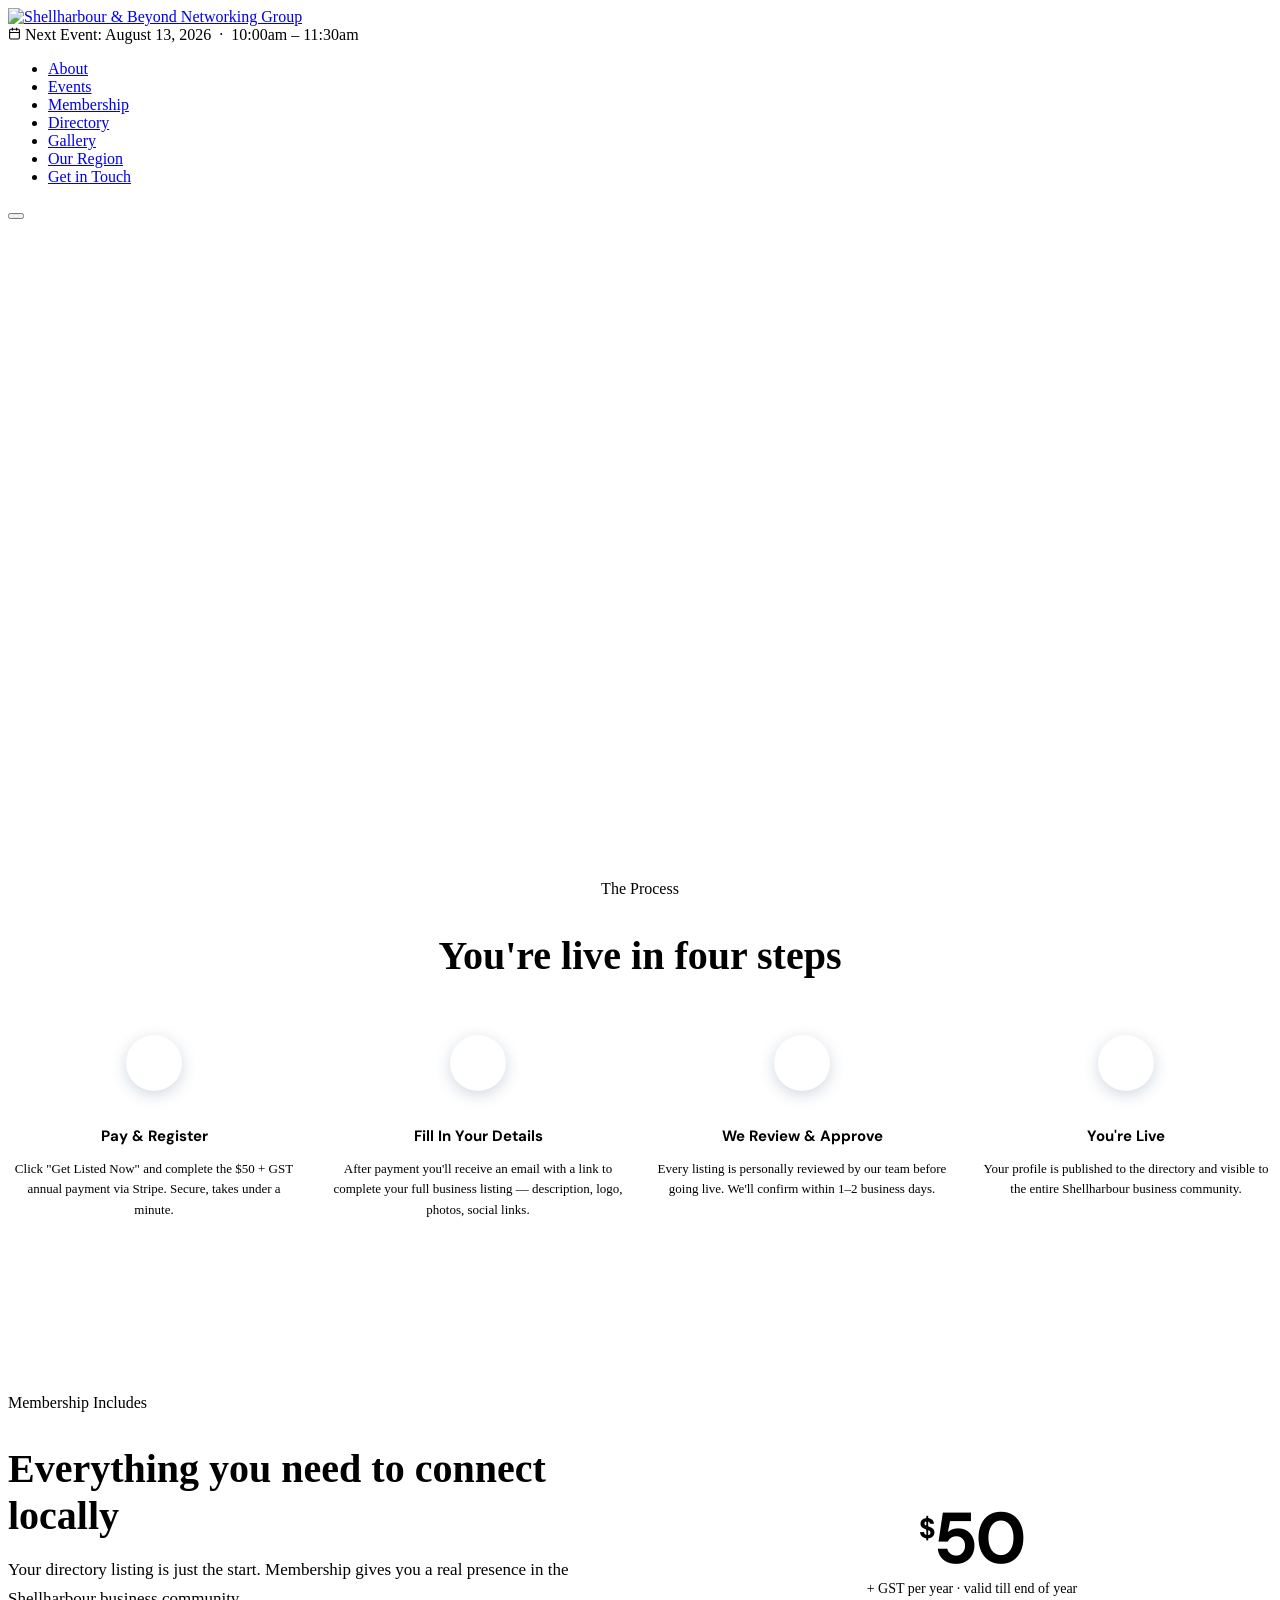
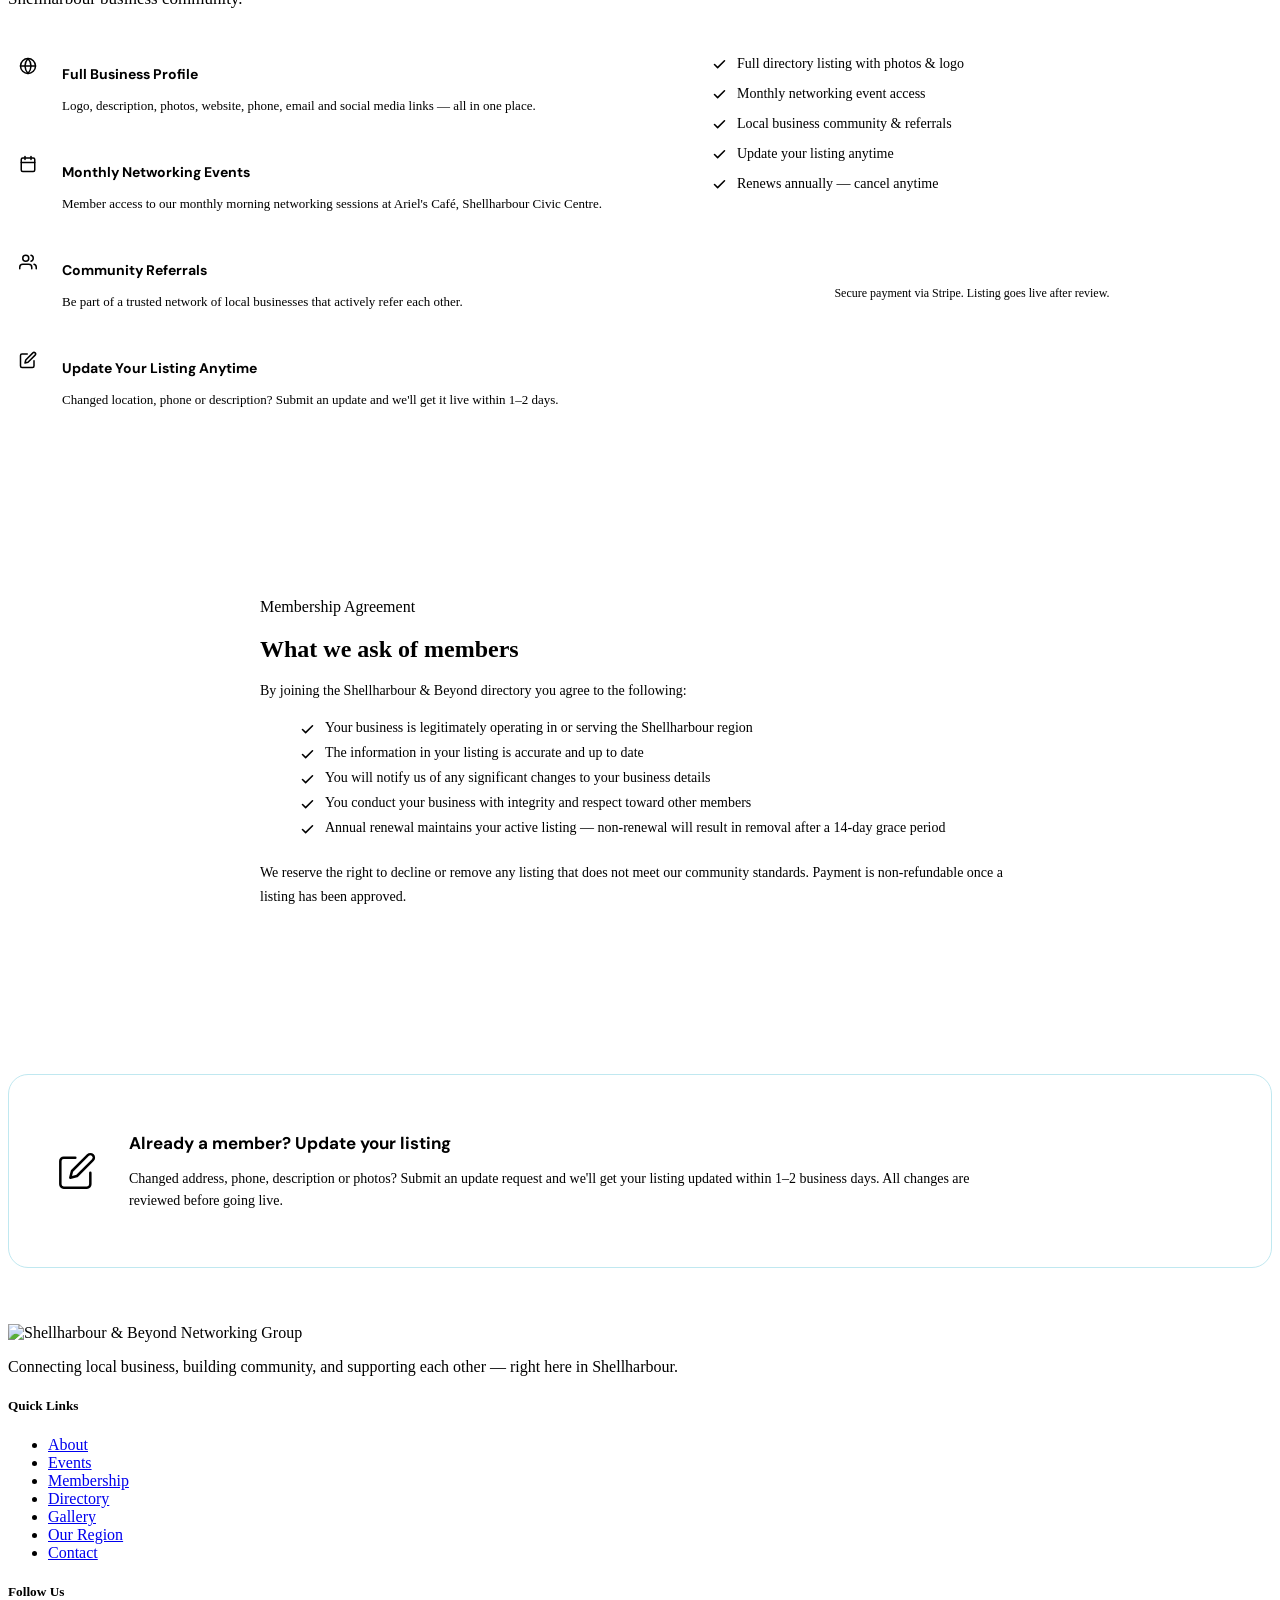
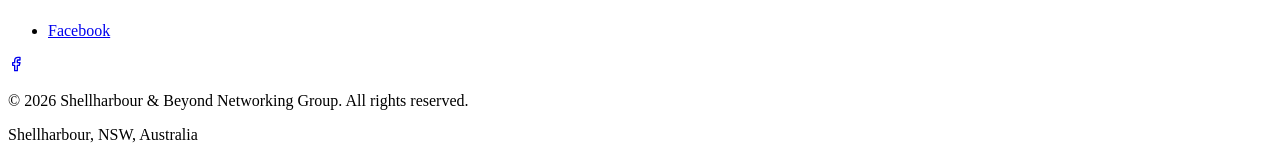
==== apply.html @ 3ad3f22d "Remove 'Web design by thriiv.digital' footer credit" ====
<!DOCTYPE html>
<html lang="en">
<head>
  <meta charset="UTF-8"/>
  <meta name="viewport" content="width=device-width, initial-scale=1.0"/>
  <title>Get Listed — Shellharbour &amp; Beyond Networking Group</title>
  <meta name="description" content="Join the Shellharbour &amp; Beyond member directory. Get your business listed and connect with the local Shellharbour business community for $50 + GST/year."/>
  <link rel="icon" type="image/png" href="uploads/logo-shellharbour-beyond-networking-group.png"/>
  <!-- Canonical -->
  <link rel="canonical" href="https://shbng.com.au/apply.html"/>
  <!-- Open Graph -->
  <meta property="og:type" content="website"/>
  <meta property="og:title" content="Get Your Business Listed — Shellharbour &amp; Beyond"/>
  <meta property="og:description" content="Join the Shellharbour &amp; Beyond member directory for $50 + GST/year and connect with the local business community."/>
  <meta property="og:url" content="https://shbng.com.au/apply.html"/>
  <meta property="og:image" content="https://shbng.com.au/uploads/hero-networking-group.jpg"/>
  <meta name="twitter:card" content="summary_large_image"/>
  <link rel="preconnect" href="https://fonts.googleapis.com"/>
  <link rel="preconnect" href="https://fonts.gstatic.com" crossorigin/>
  <link href="https://fonts.googleapis.com/css2?family=DM+Sans:wght@300;400;500;600;700&family=DM+Serif+Display:ital@0;1&display=swap" rel="stylesheet"/>
  <link rel="stylesheet" href="style.css"/>
  <style>
    /* ── APPLY PAGE ── */
    .apply-hero {
      background: linear-gradient(160deg, var(--navy) 0%, #1e4a82 60%, #163d70 100%);
      padding: 120px 0 80px; text-align: center;
    }
    .apply-hero .section-tag {
      background: rgba(255,255,255,0.12); color: rgba(255,255,255,0.85);
      border-radius: 50px; padding: 4px 14px; border: none;
    }
    .apply-hero h1 {
      font-size: clamp(34px, 5vw, 58px); color: white;
      margin: 16px 0 20px; line-height: 1.15;
    }
    .apply-hero p {
      font-size: 18px; color: rgba(255,255,255,0.72);
      max-width: 540px; margin: 0 auto 40px; line-height: 1.7;
    }
    .apply-price-pill {
      display: inline-flex; align-items: baseline; gap: 4px;
      background: var(--orange); color: white;
      border-radius: 50px; padding: 10px 24px;
      font-weight: 700; font-size: 22px; margin-bottom: 32px;
    }
    .apply-price-pill small { font-size: 14px; font-weight: 500; opacity: 0.85; }
    .apply-hero-cta { display: flex; gap: 16px; justify-content: center; flex-wrap: wrap; }
    .apply-hero-btn {
      background: var(--orange); color: white; border-radius: 50px;
      padding: 16px 36px; font-weight: 700; font-size: 16px;
      text-decoration: none; transition: all 0.2s; display: inline-flex; align-items: center; gap: 8px;
    }
    .apply-hero-btn:hover { background: #d05810; transform: translateY(-2px); box-shadow: 0 6px 20px rgba(232,101,26,0.4); }
    .apply-hero-link {
      color: rgba(255,255,255,0.7); font-size: 14px;
      display: inline-flex; align-items: center; gap: 6px;
      text-decoration: none; padding: 16px 0; transition: color 0.2s;
    }
    .apply-hero-link:hover { color: white; }

    /* ── HOW IT WORKS ── */
    .how-it-works { padding: 80px 0; background: var(--sand); }
    .how-it-works h2 {
      font-size: clamp(28px, 3.5vw, 40px); color: var(--navy);
      text-align: center; margin-bottom: 56px;
    }
    .steps-grid {
      display: grid; grid-template-columns: repeat(4, 1fr); gap: 32px;
      position: relative;
    }
    .steps-grid::before {
      content: ''; position: absolute;
      top: 28px; left: calc(12.5% + 20px); right: calc(12.5% + 20px);
      height: 2px; background: var(--border); z-index: 0;
    }
    .step { text-align: center; position: relative; z-index: 1; }
    .step-num {
      width: 56px; height: 56px; border-radius: 50%;
      background: var(--navy); color: white;
      display: inline-flex; align-items: center; justify-content: center;
      font-size: 20px; font-weight: 700; margin-bottom: 20px;
      font-family: 'DM Serif Display', serif;
      box-shadow: 0 4px 16px rgba(26,58,107,0.2);
    }
    .step h3 {
      font-family: 'DM Sans', sans-serif; font-size: 15px; font-weight: 700;
      color: var(--navy); margin-bottom: 8px;
    }
    .step p { font-size: 13px; color: var(--text-muted); line-height: 1.6; }

    /* ── WHAT YOU GET ── */
    .what-you-get { padding: 80px 0; background: white; }
    .wyg-inner {
      display: grid; grid-template-columns: 1fr 1fr; gap: 64px; align-items: center;
    }
    .wyg-text h2 {
      font-size: clamp(28px, 3.5vw, 40px); color: var(--navy); margin-bottom: 12px;
    }
    .wyg-text .lead {
      font-size: 17px; color: var(--text-muted); line-height: 1.7; margin-bottom: 32px;
    }
    .wyg-features { display: flex; flex-direction: column; gap: 16px; }
    .wyg-feature {
      display: flex; gap: 14px; align-items: flex-start;
    }
    .wyg-feature-icon {
      width: 40px; height: 40px; border-radius: 12px;
      background: var(--teal-light); display: flex; align-items: center; justify-content: center;
      flex-shrink: 0; color: var(--teal-mid);
    }
    .wyg-feature-text h4 {
      font-family: 'DM Sans', sans-serif; font-size: 14px; font-weight: 700;
      color: var(--navy); margin-bottom: 3px;
    }
    .wyg-feature-text p { font-size: 13px; color: var(--text-muted); line-height: 1.5; }

    .wyg-card {
      background: var(--sand); border-radius: 24px; padding: 40px;
      border: 1px solid var(--border); text-align: center;
    }
    .wyg-price {
      font-size: 72px; font-weight: 700; color: var(--navy); line-height: 1;
      font-family: 'DM Sans', sans-serif;
    }
    .wyg-price sup { font-size: 28px; vertical-align: super; }
    .wyg-price-label { font-size: 14px; color: var(--text-muted); margin: 6px 0 28px; }
    .wyg-divider { border: none; border-top: 1px solid var(--border); margin: 24px 0; }
    .wyg-inclusions { text-align: left; }
    .wyg-inclusion {
      display: flex; align-items: center; gap: 10px;
      font-size: 14px; color: var(--text); padding: 7px 0;
    }
    .wyg-inclusion svg { color: var(--teal-mid); flex-shrink: 0; }
    .wyg-cta { margin-top: 28px; }
    .wyg-cta a {
      display: block; background: var(--orange); color: white;
      border-radius: 50px; padding: 15px 24px; font-weight: 700; font-size: 15px;
      text-decoration: none; transition: all 0.2s;
    }
    .wyg-cta a:hover { background: #d05810; transform: translateY(-2px); }
    .wyg-note { font-size: 12px; color: var(--text-muted); margin-top: 12px; }

    /* ── AGREEMENT ── */
    .agreement-section { padding: 56px 0; background: var(--sand); }
    .agreement-box {
      background: white; border-radius: 20px; padding: 40px 48px;
      border: 1px solid var(--border); max-width: 760px; margin: 0 auto;
    }
    .agreement-box h2 {
      font-size: 24px; color: var(--navy); margin-bottom: 16px;
    }
    .agreement-box p {
      font-size: 14px; color: var(--text-muted); line-height: 1.75; margin-bottom: 12px;
    }
    .agreement-box ul {
      list-style: none; display: flex; flex-direction: column; gap: 8px; margin: 16px 0 24px;
    }
    .agreement-box ul li {
      display: flex; align-items: flex-start; gap: 10px;
      font-size: 14px; color: var(--text-muted);
    }
    .agreement-box ul li svg { color: var(--teal-mid); flex-shrink: 0; margin-top: 2px; }

    /* ── EDIT LISTING ── */
    .edit-listing-section { padding: 56px 0; background: white; }
    .edit-listing-box {
      background: var(--teal-light); border-radius: 20px; padding: 40px 48px;
      display: flex; align-items: center; gap: 32px; flex-wrap: wrap;
      border: 1px solid #c0e8f0;
    }
    .edit-listing-box svg { flex-shrink: 0; color: var(--teal-mid); }
    .edit-listing-text { flex: 1; min-width: 240px; }
    .edit-listing-text h3 {
      font-family: 'DM Sans', sans-serif; font-size: 17px; font-weight: 700;
      color: var(--navy); margin-bottom: 6px;
    }
    .edit-listing-text p { font-size: 14px; color: var(--text-muted); line-height: 1.6; }
    .edit-listing-btn {
      background: var(--navy); color: white; border-radius: 50px;
      padding: 12px 24px; font-weight: 600; font-size: 14px;
      text-decoration: none; transition: all 0.2s; white-space: nowrap;
      flex-shrink: 0;
    }
    .edit-listing-btn:hover { background: var(--teal-mid); }

    @media (max-width: 900px) {
      .steps-grid { grid-template-columns: repeat(2, 1fr); }
      .steps-grid::before { display: none; }
      .wyg-inner { grid-template-columns: 1fr; gap: 40px; }
    }
    @media (max-width: 540px) {
      .steps-grid { grid-template-columns: 1fr; }
      .agreement-box, .edit-listing-box { padding: 28px 24px; }
    }
  </style>
</head>
<body>

<!-- NAV -->
<nav id="main-nav" class="nav-compact">
  <div class="nav-inner">
    <a class="nav-logo" href="index.html">
      <img src="uploads/logo-shellharbour-beyond-networking-group.png" alt="Shellharbour &amp; Beyond Networking Group"/>
    </a>
    <div class="nav-event-pill">
      <svg width="13" height="13" viewBox="0 0 24 24" fill="none" stroke="currentColor" stroke-width="2" stroke-linecap="round" stroke-linejoin="round"><rect x="3" y="4" width="18" height="18" rx="2"/><line x1="16" y1="2" x2="16" y2="6"/><line x1="8" y1="2" x2="8" y2="6"/><line x1="3" y1="10" x2="21" y2="10"/></svg>
      Next Event: August 13, 2026 &nbsp;·&nbsp; 10:00am – 11:30am
    </div>
    <ul class="nav-links" id="nav-links">
      <li><a href="index.html#about">About</a></li>
      <li><a href="index.html#events">Events</a></li>
      <li><a href="index.html#membership">Membership</a></li>
      <li><a href="members.html">Directory</a></li>
      <li><a href="gallery.html">Gallery</a></li>
      <li><a href="region.html">Our Region</a></li>
      <li><a href="index.html#contact" class="nav-cta">Get in Touch</a></li>
    </ul>
    <button class="nav-hamburger" id="nav-hamburger" aria-label="Open menu" aria-expanded="false">
      <span></span><span></span><span></span>
    </button>
  </div>
</nav>

<!-- HERO -->
<section class="apply-hero">
  <div class="container">
    <span class="section-tag">Join the Directory</span>
    <h1>Get Your Business Listed</h1>
    <p>One annual membership puts your business in front of the entire Shellharbour business community — online and at every networking event.</p>
    <div class="apply-price-pill">
      $50 <small>+ GST / year · valid till end of year</small>
    </div>
    <div class="apply-hero-cta">
      <a href="#" class="apply-hero-btn" id="stripe-new-btn">
        Get Listed Now
        <svg width="16" height="16" viewBox="0 0 24 24" fill="none" stroke="currentColor" stroke-width="2.5" stroke-linecap="round" stroke-linejoin="round"><line x1="5" y1="12" x2="19" y2="12"/><polyline points="12 5 19 12 12 19"/></svg>
      </a>
      <a href="members.html" class="apply-hero-link">
        Browse the directory
        <svg width="14" height="14" viewBox="0 0 24 24" fill="none" stroke="currentColor" stroke-width="2" stroke-linecap="round" stroke-linejoin="round"><line x1="5" y1="12" x2="19" y2="12"/><polyline points="12 5 19 12 12 19"/></svg>
      </a>
    </div>
  </div>
</section>

<!-- HOW IT WORKS -->
<section class="how-it-works">
  <div class="container">
    <span class="section-tag" style="display:block;text-align:center">The Process</span>
    <h2>You're live in four steps</h2>
    <div class="steps-grid">
      <div class="step">
        <div class="step-num">1</div>
        <h3>Pay &amp; Register</h3>
        <p>Click "Get Listed Now" and complete the $50 + GST annual payment via Stripe. Secure, takes under a minute.</p>
      </div>
      <div class="step">
        <div class="step-num">2</div>
        <h3>Fill In Your Details</h3>
        <p>After payment you'll receive an email with a link to complete your full business listing — description, logo, photos, social links.</p>
      </div>
      <div class="step">
        <div class="step-num">3</div>
        <h3>We Review &amp; Approve</h3>
        <p>Every listing is personally reviewed by our team before going live. We'll confirm within 1–2 business days.</p>
      </div>
      <div class="step">
        <div class="step-num">4</div>
        <h3>You're Live</h3>
        <p>Your profile is published to the directory and visible to the entire Shellharbour business community.</p>
      </div>
    </div>
  </div>
</section>

<!-- WHAT YOU GET -->
<section class="what-you-get">
  <div class="container">
    <div class="wyg-inner">
      <div class="wyg-text">
        <span class="section-tag">Membership Includes</span>
        <h2>Everything you need to connect locally</h2>
        <p class="lead">Your directory listing is just the start. Membership gives you a real presence in the Shellharbour business community.</p>
        <div class="wyg-features">
          <div class="wyg-feature">
            <div class="wyg-feature-icon">
              <svg width="18" height="18" viewBox="0 0 24 24" fill="none" stroke="currentColor" stroke-width="2" stroke-linecap="round" stroke-linejoin="round"><circle cx="12" cy="12" r="10"/><line x1="2" y1="12" x2="22" y2="12"/><path d="M12 2a15.3 15.3 0 0 1 4 10 15.3 15.3 0 0 1-4 10 15.3 15.3 0 0 1-4-10 15.3 15.3 0 0 1 4-10z"/></svg>
            </div>
            <div class="wyg-feature-text">
              <h4>Full Business Profile</h4>
              <p>Logo, description, photos, website, phone, email and social media links — all in one place.</p>
            </div>
          </div>
          <div class="wyg-feature">
            <div class="wyg-feature-icon">
              <svg width="18" height="18" viewBox="0 0 24 24" fill="none" stroke="currentColor" stroke-width="2" stroke-linecap="round" stroke-linejoin="round"><rect x="3" y="4" width="18" height="18" rx="2"/><line x1="16" y1="2" x2="16" y2="6"/><line x1="8" y1="2" x2="8" y2="6"/><line x1="3" y1="10" x2="21" y2="10"/></svg>
            </div>
            <div class="wyg-feature-text">
              <h4>Monthly Networking Events</h4>
              <p>Member access to our monthly morning networking sessions at Ariel's Café, Shellharbour Civic Centre.</p>
            </div>
          </div>
          <div class="wyg-feature">
            <div class="wyg-feature-icon">
              <svg width="18" height="18" viewBox="0 0 24 24" fill="none" stroke="currentColor" stroke-width="2" stroke-linecap="round" stroke-linejoin="round"><path d="M17 21v-2a4 4 0 0 0-4-4H5a4 4 0 0 0-4 4v2"/><circle cx="9" cy="7" r="4"/><path d="M23 21v-2a4 4 0 0 0-3-3.87"/><path d="M16 3.13a4 4 0 0 1 0 7.75"/></svg>
            </div>
            <div class="wyg-feature-text">
              <h4>Community Referrals</h4>
              <p>Be part of a trusted network of local businesses that actively refer each other.</p>
            </div>
          </div>
          <div class="wyg-feature">
            <div class="wyg-feature-icon">
              <svg width="18" height="18" viewBox="0 0 24 24" fill="none" stroke="currentColor" stroke-width="2" stroke-linecap="round" stroke-linejoin="round"><path d="M11 4H4a2 2 0 0 0-2 2v14a2 2 0 0 0 2 2h14a2 2 0 0 0 2-2v-7"/><path d="M18.5 2.5a2.121 2.121 0 0 1 3 3L12 15l-4 1 1-4 9.5-9.5z"/></svg>
            </div>
            <div class="wyg-feature-text">
              <h4>Update Your Listing Anytime</h4>
              <p>Changed location, phone or description? Submit an update and we'll get it live within 1–2 days.</p>
            </div>
          </div>
        </div>
      </div>
      <div class="wyg-card">
        <div class="wyg-price"><sup>$</sup>50</div>
        <div class="wyg-price-label">+ GST per year · valid till end of year</div>
        <hr class="wyg-divider"/>
        <div class="wyg-inclusions">
          <div class="wyg-inclusion">
            <svg width="15" height="15" viewBox="0 0 24 24" fill="none" stroke="currentColor" stroke-width="2.5" stroke-linecap="round" stroke-linejoin="round"><polyline points="20 6 9 17 4 12"/></svg>
            Full directory listing with photos &amp; logo
          </div>
          <div class="wyg-inclusion">
            <svg width="15" height="15" viewBox="0 0 24 24" fill="none" stroke="currentColor" stroke-width="2.5" stroke-linecap="round" stroke-linejoin="round"><polyline points="20 6 9 17 4 12"/></svg>
            Monthly networking event access
          </div>
          <div class="wyg-inclusion">
            <svg width="15" height="15" viewBox="0 0 24 24" fill="none" stroke="currentColor" stroke-width="2.5" stroke-linecap="round" stroke-linejoin="round"><polyline points="20 6 9 17 4 12"/></svg>
            Local business community &amp; referrals
          </div>
          <div class="wyg-inclusion">
            <svg width="15" height="15" viewBox="0 0 24 24" fill="none" stroke="currentColor" stroke-width="2.5" stroke-linecap="round" stroke-linejoin="round"><polyline points="20 6 9 17 4 12"/></svg>
            Update your listing anytime
          </div>
          <div class="wyg-inclusion">
            <svg width="15" height="15" viewBox="0 0 24 24" fill="none" stroke="currentColor" stroke-width="2.5" stroke-linecap="round" stroke-linejoin="round"><polyline points="20 6 9 17 4 12"/></svg>
            Renews annually — cancel anytime
          </div>
        </div>
        <div class="wyg-cta">
          <a href="#" id="stripe-card-btn">Get Listed Now →</a>
        </div>
        <p class="wyg-note">Secure payment via Stripe. Listing goes live after review.</p>
      </div>
    </div>
  </div>
</section>

<!-- MEMBERSHIP AGREEMENT -->
<section class="agreement-section">
  <div class="container">
    <div class="agreement-box">
      <span class="section-tag">Membership Agreement</span>
      <h2>What we ask of members</h2>
      <p>By joining the Shellharbour &amp; Beyond directory you agree to the following:</p>
      <ul>
        <li>
          <svg width="15" height="15" viewBox="0 0 24 24" fill="none" stroke="currentColor" stroke-width="2.5" stroke-linecap="round" stroke-linejoin="round"><polyline points="20 6 9 17 4 12"/></svg>
          Your business is legitimately operating in or serving the Shellharbour region
        </li>
        <li>
          <svg width="15" height="15" viewBox="0 0 24 24" fill="none" stroke="currentColor" stroke-width="2.5" stroke-linecap="round" stroke-linejoin="round"><polyline points="20 6 9 17 4 12"/></svg>
          The information in your listing is accurate and up to date
        </li>
        <li>
          <svg width="15" height="15" viewBox="0 0 24 24" fill="none" stroke="currentColor" stroke-width="2.5" stroke-linecap="round" stroke-linejoin="round"><polyline points="20 6 9 17 4 12"/></svg>
          You will notify us of any significant changes to your business details
        </li>
        <li>
          <svg width="15" height="15" viewBox="0 0 24 24" fill="none" stroke="currentColor" stroke-width="2.5" stroke-linecap="round" stroke-linejoin="round"><polyline points="20 6 9 17 4 12"/></svg>
          You conduct your business with integrity and respect toward other members
        </li>
        <li>
          <svg width="15" height="15" viewBox="0 0 24 24" fill="none" stroke="currentColor" stroke-width="2.5" stroke-linecap="round" stroke-linejoin="round"><polyline points="20 6 9 17 4 12"/></svg>
          Annual renewal maintains your active listing — non-renewal will result in removal after a 14-day grace period
        </li>
      </ul>
      <p>We reserve the right to decline or remove any listing that does not meet our community standards. Payment is non-refundable once a listing has been approved.</p>
    </div>
  </div>
</section>

<!-- EXISTING MEMBER — UPDATE LISTING -->
<section class="edit-listing-section">
  <div class="container">
    <div class="edit-listing-box">
      <svg width="40" height="40" viewBox="0 0 24 24" fill="none" stroke="currentColor" stroke-width="1.5" stroke-linecap="round" stroke-linejoin="round"><path d="M11 4H4a2 2 0 0 0-2 2v14a2 2 0 0 0 2 2h14a2 2 0 0 0 2-2v-7"/><path d="M18.5 2.5a2.121 2.121 0 0 1 3 3L12 15l-4 1 1-4 9.5-9.5z"/></svg>
      <div class="edit-listing-text">
        <h3>Already a member? Update your listing</h3>
        <p>Changed address, phone, description or photos? Submit an update request and we'll get your listing updated within 1–2 business days. All changes are reviewed before going live.</p>
      </div>
      <a href="#" id="stripe-edit-btn" class="edit-listing-btn">Request an Update →</a>
    </div>
  </div>
</section>

<!-- FOOTER -->
<footer>
  <div class="footer-inner">
    <div class="footer-brand">
      <img src="uploads/pasted-1776672992337-0.png" alt="Shellharbour &amp; Beyond Networking Group"/>
      <p>Connecting local business, building community, and supporting each other — right here in Shellharbour.</p>
    </div>
    <div class="footer-col">
      <h5>Quick Links</h5>
      <ul>
        <li><a href="index.html#about">About</a></li>
        <li><a href="index.html#events">Events</a></li>
        <li><a href="index.html#membership">Membership</a></li>
        <li><a href="members.html">Directory</a></li>
      <li><a href="gallery.html">Gallery</a></li>
        <li><a href="region.html">Our Region</a></li>
        <li><a href="index.html#contact">Contact</a></li>
      </ul>
    </div>
    <div class="footer-col">
      <h5>Follow Us</h5>
      <ul>
        <li><a href="https://www.facebook.com/groups/1859999315387617" target="_blank" rel="noopener noreferrer">Facebook</a></li>
      </ul>
      <div class="footer-socials">
        <a href="https://www.facebook.com/groups/1859999315387617" target="_blank" rel="noopener noreferrer" class="footer-social" aria-label="Facebook">
          <svg width="16" height="16" viewBox="0 0 24 24" fill="none" stroke="currentColor" stroke-width="2" stroke-linecap="round" stroke-linejoin="round"><path d="M18 2h-3a5 5 0 0 0-5 5v3H7v4h3v8h4v-8h3l1-4h-4V7a1 1 0 0 1 1-1h3z"/></svg>
        </a>
      </div>
    </div>
  </div>
  <div class="footer-bottom">
    <p>© 2026 Shellharbour &amp; Beyond Networking Group. All rights reserved.</p>
    <p class="footer-location">Shellharbour, NSW, Australia</p>
  </div>
</footer>

<script>
// Nav scroll
const nav = document.getElementById('main-nav');
window.addEventListener('scroll', () => nav.classList.toggle('scrolled', window.scrollY > 60));
nav.classList.toggle('scrolled', window.scrollY > 60);

// Mobile nav
(function() {
  const hamburger = document.getElementById('nav-hamburger');
  const navLinks  = document.getElementById('nav-links');
  if (!hamburger || !navLinks) return;
  function closeNav() { navLinks.classList.remove('nav-open'); hamburger.classList.remove('open'); hamburger.setAttribute('aria-expanded','false'); document.body.style.overflow=''; }
  hamburger.addEventListener('click', () => { const o = navLinks.classList.toggle('nav-open'); hamburger.classList.toggle('open',o); hamburger.setAttribute('aria-expanded',String(o)); document.body.style.overflow=o?'hidden':''; });
  navLinks.querySelectorAll('a').forEach(a => a.addEventListener('click', closeNav));
  document.addEventListener('keydown', e => { if(e.key==='Escape') closeNav(); });
})();

// Scroll to update section if URL has #update hash
if (window.location.hash === '#update') {
  document.querySelector('.edit-listing-section')?.scrollIntoView({ behavior: 'smooth' });
}

// ── STRIPE / TALLY LINKS ──
// Replace these constants with real URLs when ready
const STRIPE_NEW_MEMBER_URL  = '#'; // e.g. https://buy.stripe.com/xxxx
const TALLY_EDIT_REQUEST_URL = '#'; // e.g. https://tally.so/r/xxxx

document.getElementById('stripe-new-btn').href  = STRIPE_NEW_MEMBER_URL;
document.getElementById('stripe-card-btn').href = STRIPE_NEW_MEMBER_URL;
document.getElementById('stripe-edit-btn').href = TALLY_EDIT_REQUEST_URL;
</script>
</body>
</html>
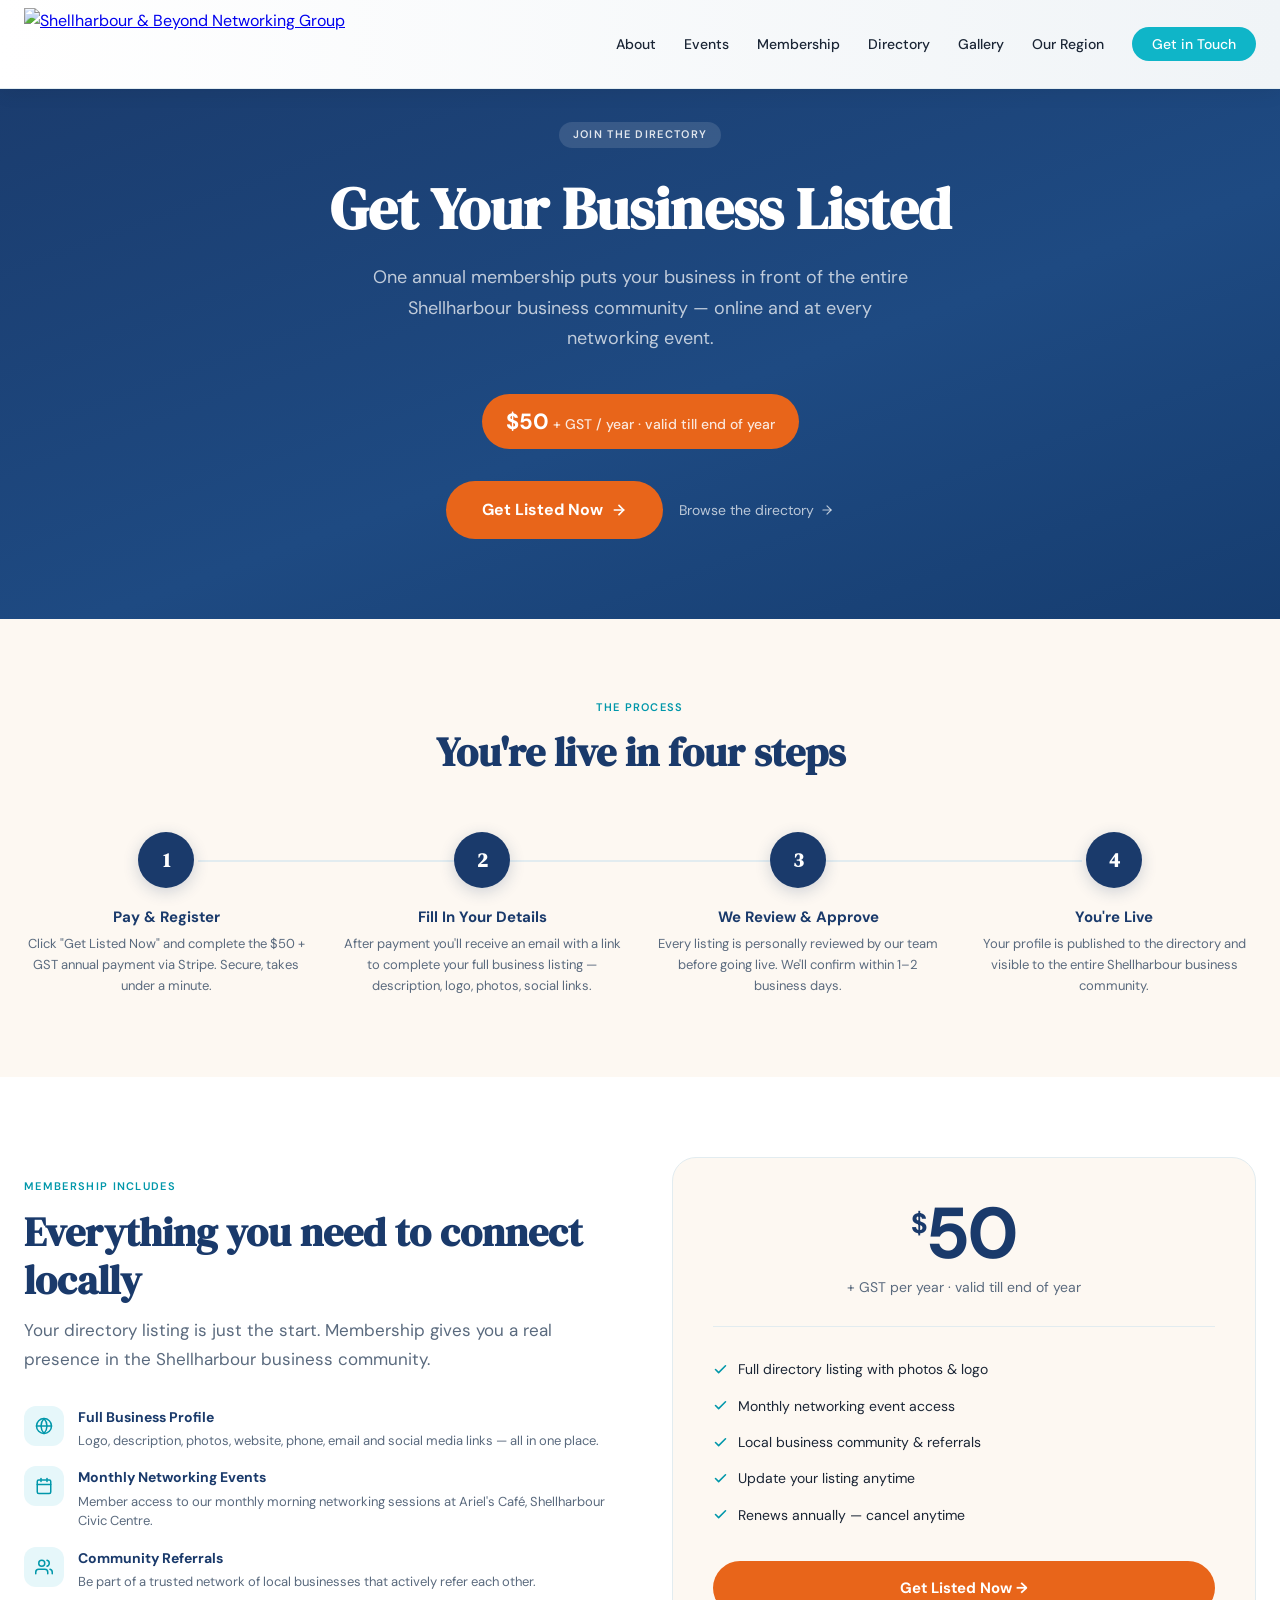
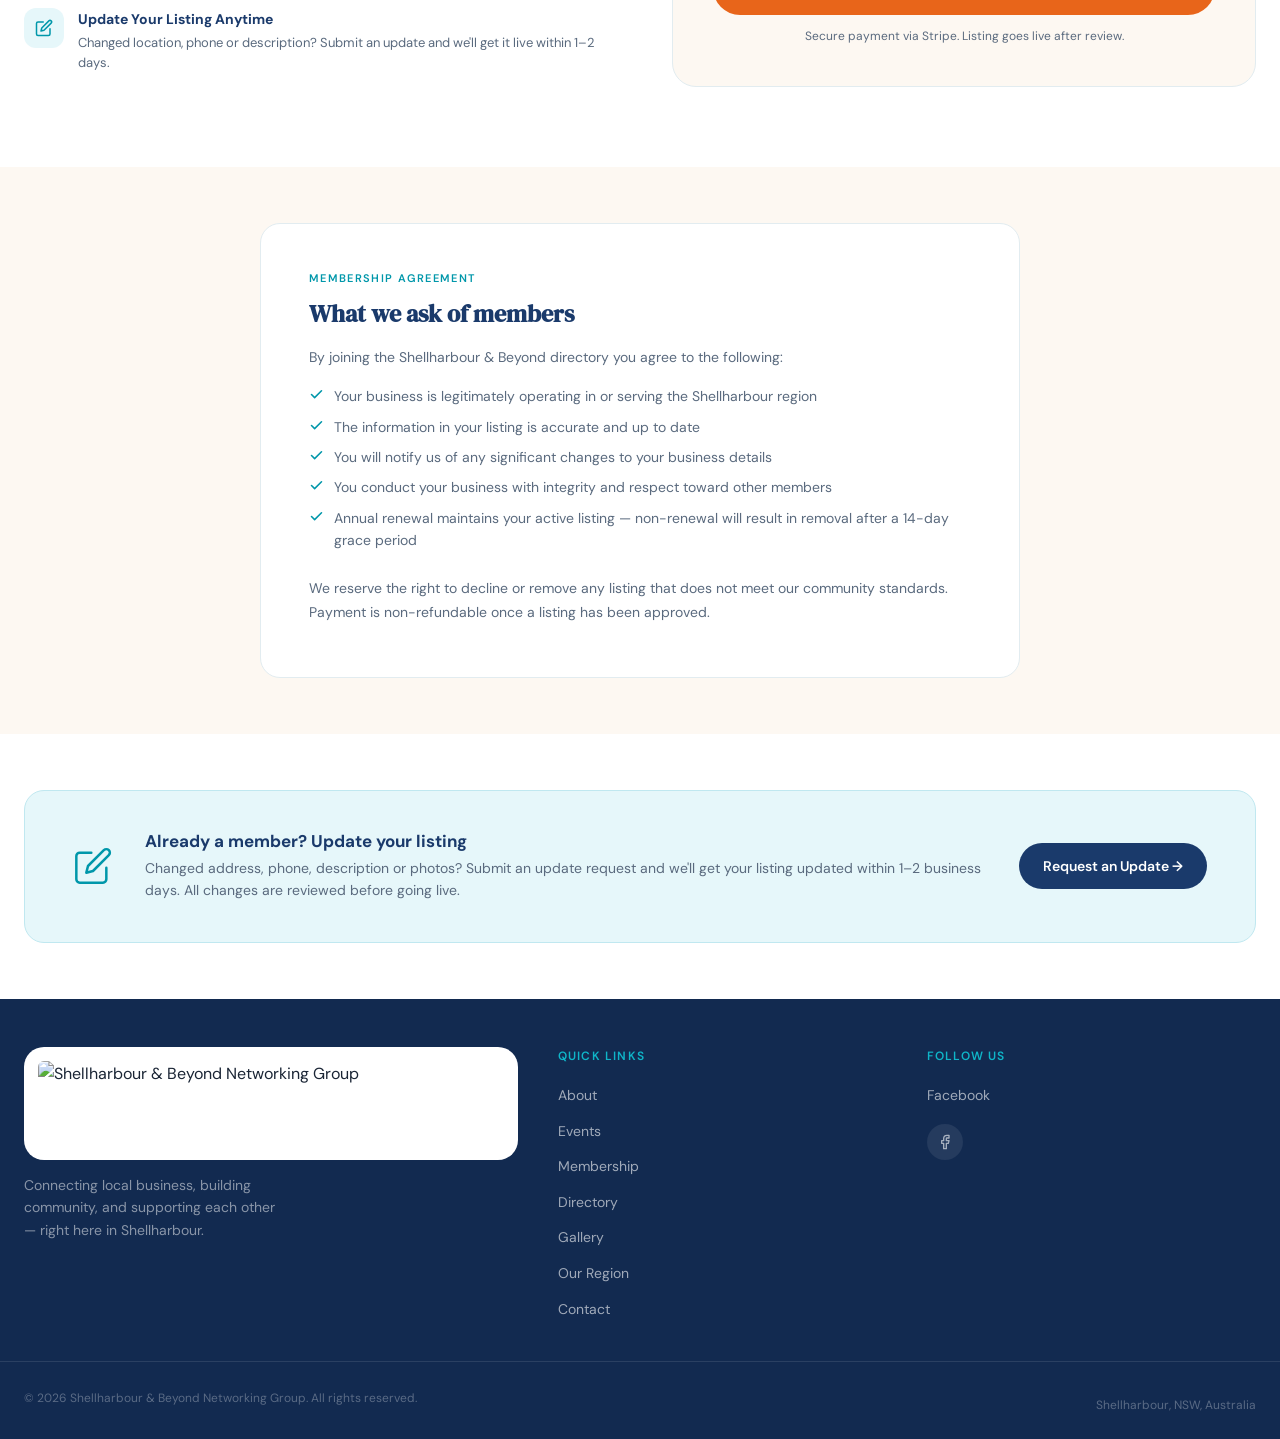
==== commit 6ec1dbc6: "Remove stale event photo, fix stale nav date on subpages, fix hero bullet styling - Remove Casanova " ====
--- a/apply.html
+++ b/apply.html
@@ -204,7 +204,7 @@
     </a>
     <div class="nav-event-pill">
       <svg width="13" height="13" viewBox="0 0 24 24" fill="none" stroke="currentColor" stroke-width="2" stroke-linecap="round" stroke-linejoin="round"><rect x="3" y="4" width="18" height="18" rx="2"/><line x1="16" y1="2" x2="16" y2="6"/><line x1="8" y1="2" x2="8" y2="6"/><line x1="3" y1="10" x2="21" y2="10"/></svg>
-      Next Event: August 13, 2026 &nbsp;·&nbsp; 10:00am – 11:30am
+      Next Event: August 27, 2026 &nbsp;·&nbsp; 7:00am – 8:30am
     </div>
     <ul class="nav-links" id="nav-links">
       <li><a href="index.html#about">About</a></li>
--- a/style.css
+++ b/style.css
@@ -0,0 +1,607 @@
+:root {
+  --navy: #1a3a6b;
+  --navy-dark: #122a50;
+  --teal: #0fb5c8;
+  --teal-mid: #0097aa;
+  --teal-light: #e6f7fa;
+  --orange: #e8651a;
+  --sand: #fdf8f2;
+  --white: #ffffff;
+  --text: #1a2535;
+  --text-muted: #5a6a7e;
+  --border: #e2ecf0;
+}
+
+* { margin: 0; padding: 0; box-sizing: border-box; }
+html { scroll-behavior: smooth; }
+body {
+  font-family: 'DM Sans', sans-serif;
+  color: var(--text);
+  background: var(--white);
+  line-height: 1.6;
+}
+h1, h2, h3 { font-family: 'DM Serif Display', serif; line-height: 1.2; }
+
+.container { max-width: 1400px; margin: 0 auto; padding: 0 24px; }
+
+.section-tag {
+  display: inline-block;
+  font-size: 11px;
+  font-weight: 600;
+  letter-spacing: 0.12em;
+  text-transform: uppercase;
+  color: var(--teal-mid);
+  margin-bottom: 12px;
+}
+
+.btn-primary {
+  background: var(--orange);
+  color: white;
+  border: none;
+  padding: 14px 32px;
+  border-radius: 50px;
+  font-family: 'DM Sans', sans-serif;
+  font-weight: 600;
+  font-size: 15px;
+  cursor: pointer;
+  transition: all 0.2s;
+  text-decoration: none;
+  display: inline-block;
+}
+.btn-coming-soon { opacity: 0.72; cursor: default; pointer-events: none; }
+.btn-primary:hover {
+  background: #d05810;
+  transform: translateY(-1px);
+  box-shadow: 0 4px 16px rgba(232,101,26,0.35);
+}
+
+.btn-outline {
+  background: transparent;
+  color: var(--navy);
+  border: 2px solid var(--navy);
+  padding: 12px 30px;
+  border-radius: 50px;
+  font-family: 'DM Sans', sans-serif;
+  font-weight: 600;
+  font-size: 15px;
+  cursor: pointer;
+  transition: all 0.2s;
+  text-decoration: none;
+  display: inline-block;
+}
+.btn-outline:hover { background: var(--navy); color: white; }
+
+.img-placeholder {
+  width: 100%;
+  border-radius: 16px;
+  overflow: hidden;
+  background: repeating-linear-gradient(45deg, #e8f0f5, #e8f0f5 8px, #d5e5ed 8px, #d5e5ed 16px);
+  display: flex;
+  align-items: center;
+  justify-content: center;
+  font-family: monospace;
+  font-size: 12px;
+  color: #7a9aaa;
+  text-align: center;
+  padding: 20px;
+}
+.placeholder-label { font-size: 10px; margin-bottom: 4px; opacity: 0.7; }
+
+/* ── NAV ── */
+nav {
+  position: fixed; top: 0; left: 0; right: 0; z-index: 100;
+  background: transparent;
+  border-bottom: 1px solid transparent;
+  padding: 8px 0;
+  transition: background 0.35s ease, border-color 0.35s ease, box-shadow 0.35s ease;
+}
+nav.scrolled {
+  background: linear-gradient(to right, #ffffff 0%, #f0f4f7 100%);
+  backdrop-filter: blur(10px);
+  border-bottom: 1px solid var(--border);
+  box-shadow: 0 2px 20px rgba(0,0,0,0.08);
+}
+.nav-inner {
+  display: flex; align-items: center; justify-content: space-between;
+  max-width: 1400px; margin: 0 auto; padding: 0 24px;
+  position: relative;
+}
+.nav-logo img { height: 182px; transition: height 0.35s ease; display: block; }
+nav.scrolled .nav-logo img { height: 101px; }
+.nav-links { display: flex; gap: 28px; list-style: none; align-items: center; }
+.nav-links a {
+  text-decoration: none; color: var(--text); font-size: 14px; font-weight: 500;
+  transition: color 0.2s;
+}
+.nav-links a:hover { color: var(--teal-mid); }
+.nav-active { color: var(--teal-mid) !important; font-weight: 600; }
+.nav-cta { background: var(--teal) !important; color: white !important; padding: 8px 20px; border-radius: 50px; }
+.nav-cta:hover { background: var(--teal-mid) !important; }
+
+/* Sticky nav scroll offset — keeps section headings clear of the fixed nav */
+#about, #events, #membership, #directory, #faq, #contact { scroll-margin-top: 120px; }
+
+/* Hide mobile-only nav items on desktop */
+.nav-mobile-event { display: none; }
+
+/* ── HAMBURGER ── */
+.nav-hamburger {
+  display: none; flex-direction: column; justify-content: center; gap: 5px;
+  background: none; border: none; cursor: pointer; padding: 8px; z-index: 110;
+  flex-shrink: 0;
+}
+.nav-hamburger span {
+  display: block; width: 22px; height: 2px;
+  background: var(--navy); border-radius: 2px; transition: all 0.25s ease;
+}
+.nav-hamburger.open span:nth-child(1) { transform: translateY(7px) rotate(45deg); }
+.nav-hamburger.open span:nth-child(2) { opacity: 0; transform: scaleX(0); }
+.nav-hamburger.open span:nth-child(3) { transform: translateY(-7px) rotate(-45deg); }
+.nav-event-pill {
+  display: none; align-items: center; gap: 7px;
+  font-size: 13px; font-weight: 500; color: var(--navy);
+  background: var(--teal-light); border: 1px solid var(--border);
+  border-radius: 50px; padding: 6px 16px;
+  white-space: nowrap;
+  flex-shrink: 0;
+}
+nav.scrolled .nav-event-pill { display: flex; }
+
+/* ── INNER PAGE NAV (always compact) ── */
+nav.nav-compact { background: linear-gradient(to right, #ffffff 0%, #f0f4f7 100%); border-bottom: 1px solid var(--border); box-shadow: 0 2px 20px rgba(0,0,0,0.08); }
+nav.nav-compact .nav-logo img { height: 72px; }
+nav.nav-compact.scrolled .nav-logo img { height: 72px; }
+
+/* ── HERO ── */
+.hero {
+  background: linear-gradient(160deg, #f0fafc 0%, #e8f4f8 40%, #fdf8f2 100%);
+  padding: 30px 0 0;
+  overflow: hidden;
+  position: relative;
+}
+.hero-inner {
+  display: grid; grid-template-columns: 1fr 1fr;
+  gap: 48px; align-items: center;
+  max-width: 1400px; margin: 0 auto; padding: 172px 24px 30px;
+}
+.hero-visual { align-self: flex-start; margin-top: -40px; }
+.hero-text { align-self: flex-start; margin-top: -24px; }
+.hero-title { font-size: clamp(36px, 4vw, 54px); color: var(--navy); margin-bottom: 16px; }
+.hero-sub { font-size: 18px; color: var(--text-muted); margin-bottom: 24px; font-weight: 400; max-width: 440px; }
+.hero-features { list-style: none; margin: 0 0 28px; padding: 0; display: flex; flex-direction: column; gap: 10px; }
+.hero-features li {
+  position: relative; padding-left: 20px;
+  font-size: 15px; font-weight: 500; color: var(--navy);
+}
+.hero-features li::before {
+  content: ''; position: absolute; left: 0; top: 8px;
+  width: 8px; height: 8px; border-radius: 50%;
+  background: var(--teal);
+}
+.hero-actions { display: flex; gap: 12px; flex-wrap: wrap; }
+
+/* ── UPCOMING EVENTS CARD ── */
+.countdown-card {
+  background: var(--navy);
+  border-radius: 16px;
+  padding: 18px;
+  color: white;
+  box-shadow: 0 20px 60px rgba(26,58,107,0.25);
+}
+.countdown-label {
+  font-size: 10px; font-weight: 600; letter-spacing: 0.1em;
+  text-transform: uppercase; color: var(--teal); margin-bottom: 12px;
+  padding: 0 2px;
+}
+
+.event-item {
+  border-radius: 12px;
+  padding: 14px 16px;
+  background: var(--navy-dark);
+  transition: background 0.25s ease;
+}
+.event-item + .event-item { margin-top: 10px; }
+.event-item.is-open { background: rgba(255,255,255,0.05); }
+
+.event-item-header { display: flex; align-items: center; gap: 10px; }
+.event-toggle {
+  flex-shrink: 0; width: 26px; height: 26px; border-radius: 50%;
+  background: rgba(255,255,255,0.14); border: none; color: white;
+  display: flex; align-items: center; justify-content: center;
+  cursor: pointer; padding: 0; transition: background 0.2s ease;
+}
+.event-toggle:hover { background: rgba(255,255,255,0.24); }
+.event-toggle-icon { transition: transform 0.25s ease; }
+.event-item.is-open .event-toggle-icon { transform: rotate(45deg); }
+
+.event-item-title { font-size: 18px; font-weight: 700; flex: 1; min-width: 0; color: white; }
+
+.event-item-meta {
+  display: flex; flex-wrap: wrap; align-items: center;
+  gap: 6px 16px; margin-top: 10px;
+  font-size: 13px; color: rgba(255,255,255,0.65);
+}
+.event-item-meta .cd-loc { display: flex; align-items: center; gap: 5px; }
+.event-item-meta a { color: rgba(255,255,255,0.75); text-decoration: underline; text-decoration-color: rgba(255,255,255,0.3); }
+.cd-loc { display: flex; align-items: center; gap: 4px; }
+
+.event-item-body {
+  max-height: 0; opacity: 0; overflow: hidden; margin-top: 0;
+  transition: max-height 0.35s ease, opacity 0.3s ease, margin-top 0.35s ease;
+}
+.event-item.is-open .event-item-body { max-height: 220px; opacity: 1; margin-top: 14px; }
+
+.countdown-grid { display: grid; grid-template-columns: repeat(3,1fr); gap: 8px; margin-bottom: 10px; }
+.countdown-unit {
+  background: rgba(255,255,255,0.1);
+  border-radius: 10px; padding: 10px 8px; text-align: center;
+}
+.countdown-num { font-size: 26px; font-weight: 700; line-height: 1; font-family: 'DM Sans', sans-serif; }
+.countdown-unitlabel { font-size: 9px; text-transform: uppercase; letter-spacing: 0.08em; color: rgba(255,255,255,0.55); margin-top: 3px; }
+.countdown-expired { color: #4ecdc4; font-weight: 600; font-size: 15px; }
+.add-to-cal {
+  display: inline-flex; align-items: center; gap: 5px; flex-shrink: 0;
+  font-size: 11px; color: var(--teal); font-weight: 600;
+  text-decoration: none;
+  background: rgba(15,181,200,0.12);
+  border: 1px solid rgba(15,181,200,0.25);
+  border-radius: 50px; padding: 4px 10px; white-space: nowrap;
+}
+.add-to-cal:hover { background: rgba(15,181,200,0.2); }
+
+.hero-photo {
+  width: 100%;
+  margin-top: 16px;
+  border-radius: 20px;
+  display: block;
+  object-fit: cover;
+}
+
+.wave-divider { display: block; width: 100%; overflow: hidden; line-height: 0; }
+.wave-divider svg { display: block; }
+
+/* ── ABOUT ── */
+.about { padding: 80px 0; background: white; }
+.about-grid { display: grid; grid-template-columns: 1fr 1fr; gap: 64px; align-items: center; }
+.about-slideshow { position: relative; width: 100%; border-radius: 20px; overflow: hidden; aspect-ratio: 4/3; }
+.about-slide { position: absolute; inset: 0; width: 100%; height: 100%; object-fit: cover; opacity: 0; transition: opacity 0.8s ease; }
+.about-slide.active { opacity: 1; }
+.about h2 { font-size: clamp(28px, 3vw, 40px); color: var(--navy); margin-bottom: 16px; }
+.about p { color: var(--text-muted); margin-bottom: 16px; font-size: 16px; }
+.about-pillars { margin-top: 28px; display: flex; flex-direction: column; gap: 16px; }
+.pillar { display: flex; align-items: flex-start; gap: 14px; }
+.pillar-icon {
+  width: 40px; height: 40px; border-radius: 10px;
+  background: var(--teal-light); flex-shrink: 0;
+  display: flex; align-items: center; justify-content: center;
+}
+.pillar-text h4 { font-size: 15px; font-weight: 600; color: var(--navy); margin-bottom: 2px; font-family: 'DM Sans', sans-serif; }
+.pillar-text p { font-size: 14px; color: var(--text-muted); margin: 0; }
+
+/* ── WHO ── */
+.who { padding: 80px 0; background: var(--sand); }
+.section-header { text-align: center; margin-bottom: 48px; }
+.section-header h2 { font-size: clamp(28px, 3vw, 42px); color: var(--navy); margin-bottom: 12px; }
+.section-header p { font-size: 17px; color: var(--text-muted); max-width: 560px; margin: 0 auto; }
+.who-cards { display: grid; grid-template-columns: repeat(3,1fr); gap: 20px; }
+.who-card {
+  background: white; border-radius: 16px; padding: 28px 24px;
+  box-shadow: 0 2px 12px rgba(26,58,107,0.06);
+  transition: transform 0.2s, box-shadow 0.2s;
+}
+.who-card:hover { transform: translateY(-4px); box-shadow: 0 8px 28px rgba(26,58,107,0.12); }
+.who-card-icon {
+  width: 48px; height: 48px; border-radius: 12px; margin-bottom: 16px;
+  display: flex; align-items: center; justify-content: center;
+}
+.who-card h3 { font-family: 'DM Sans', sans-serif; font-size: 16px; font-weight: 600; color: var(--navy); margin-bottom: 6px; }
+.who-card p { font-size: 14px; color: var(--text-muted); }
+
+/* ── EVENTS ── */
+.event-section { padding: 80px 0; background: var(--navy); position: relative; overflow: hidden; }
+.event-section::before {
+  content: '';
+  position: absolute; top: -60px; right: -80px;
+  width: 400px; height: 400px; border-radius: 50%;
+  background: rgba(15,181,200,0.08);
+  pointer-events: none;
+}
+.event-tag { color: var(--teal) !important; }
+.event-section h2 { font-size: clamp(28px, 3vw, 40px); color: white; margin-bottom: 16px; }
+.events-header { text-align: center; max-width: 680px; margin: 0 auto 48px; position: relative; }
+.event-intro { color: rgba(255,255,255,0.65); font-size: 16px; margin: 0 auto; }
+
+.events-grid {
+  display: grid; grid-template-columns: repeat(2, 1fr); gap: 32px;
+  max-width: 1140px; margin: 0 auto; position: relative;
+}
+.event-card {
+  background: rgba(255,255,255,0.05); border-radius: 16px; overflow: hidden;
+  transition: transform 0.25s ease, box-shadow 0.25s ease, background 0.25s ease;
+}
+.event-card:hover {
+  transform: translateY(-6px);
+  box-shadow: 0 16px 40px rgba(0,0,0,0.3);
+  background: rgba(255,255,255,0.08);
+}
+.event-card-img { width: 100%; aspect-ratio: 16 / 10; object-fit: cover; display: block; transition: transform 0.4s ease; }
+.event-card-img-top { object-position: 50% 29%; }
+.event-card:hover .event-card-img { transform: scale(1.06); }
+.event-card-body { padding: 22px 24px 24px; }
+.event-card-title-row { display: flex; align-items: center; justify-content: space-between; gap: 10px; margin-bottom: 12px; flex-wrap: wrap; }
+.event-card-title { font-family: 'DM Sans', sans-serif; font-size: 19px; font-weight: 700; color: white; }
+.event-card-meta { display: flex; flex-direction: column; gap: 8px; margin-bottom: 16px; }
+.event-card-meta-row { display: flex; align-items: center; gap: 8px; font-size: 14px; color: rgba(255,255,255,0.75); }
+.event-card-meta-row svg { flex-shrink: 0; }
+.event-card-meta-row a { color: rgba(255,255,255,0.85); text-decoration: underline; text-decoration-color: rgba(255,255,255,0.3); }
+
+.free-badge {
+  display: inline-flex; align-items: center; gap: 8px;
+  background: rgba(15,181,200,0.15); border: 1px solid rgba(15,181,200,0.3);
+  color: var(--teal); border-radius: 50px; padding: 8px 16px;
+  font-size: 13px; font-weight: 600;
+}
+
+/* ── MEMBERSHIP ── */
+.membership { padding: 80px 0; background: white; }
+.membership-inner { display: grid; grid-template-columns: 1fr 1fr; gap: 56px; align-items: center; }
+.membership-card {
+  background: linear-gradient(135deg, var(--navy) 0%, #1e4a85 100%);
+  border-radius: 24px; padding: 40px 36px; color: white;
+  box-shadow: 0 20px 60px rgba(26,58,107,0.2);
+  position: relative; overflow: hidden;
+}
+.membership-card::after {
+  content: ''; position: absolute; bottom: -40px; right: -40px;
+  width: 160px; height: 160px; border-radius: 50%;
+  background: rgba(15,181,200,0.1);
+  pointer-events: none;
+}
+.membership-badge { font-size: 11px; font-weight: 600; letter-spacing: 0.1em; text-transform: uppercase; color: var(--teal); }
+.price { font-size: 56px; font-weight: 700; line-height: 1; margin: 16px 0 4px; font-family: 'DM Sans', sans-serif; }
+.price-period { font-size: 16px; color: rgba(255,255,255,0.6); margin-bottom: 24px; }
+.membership-perks { list-style: none; display: flex; flex-direction: column; gap: 10px; }
+.membership-perks li { display: flex; align-items: center; gap: 10px; font-size: 15px; color: rgba(255,255,255,0.85); }
+.perk-check { color: var(--teal); flex-shrink: 0; }
+.membership-note {
+  margin-top: 24px; padding-top: 20px; border-top: 1px solid rgba(255,255,255,0.12);
+  font-size: 13px; color: rgba(255,255,255,0.5);
+}
+.membership-text h2 { font-size: clamp(28px, 3vw, 40px); color: var(--navy); margin-bottom: 16px; }
+.membership-text p { font-size: 16px; color: var(--text-muted); margin-bottom: 16px; }
+.membership-italic { color: var(--text-muted); font-size: 15px; font-style: italic; }
+
+/* ── DIRECTORY (cards: 270px) ── */
+.directory { padding: 80px 0; background: var(--teal-light); }
+.directory-grid { display: grid; grid-template-columns: repeat(3,1fr); gap: 20px; }
+.biz-card {
+  background: white; border-radius: 16px; overflow: hidden;
+  box-shadow: 0 2px 12px rgba(26,58,107,0.07);
+  transition: transform 0.2s, box-shadow 0.2s;
+  position: relative;
+}
+.biz-card:hover { transform: translateY(-4px); box-shadow: 0 10px 30px rgba(26,58,107,0.13); }
+.biz-card-thumb {
+  height: 270px;
+  background-size: cover; background-position: center; background-repeat: no-repeat;
+}
+.biz-card-logo-over {
+  position: absolute; top: calc(270px - 44px); right: 18px; z-index: 2;
+  width: 88px; height: 88px; border-radius: 50%;
+  background: white; border: 3px solid white;
+  box-shadow: 0 2px 10px rgba(0,0,0,0.15);
+  overflow: hidden; display: flex; align-items: center; justify-content: center;
+}
+.biz-card-logo-over img { width: 100%; height: 100%; object-fit: cover; }
+.biz-card-logo-initial {
+  font-family: 'DM Serif Display', serif; font-size: 28px;
+  font-weight: 700; color: var(--navy);
+}
+.biz-card-body { padding: 14px 18px 18px; padding-top: 28px; }
+.biz-tag {
+  display: inline-block; font-size: 10px; font-weight: 600;
+  letter-spacing: 0.08em; text-transform: uppercase;
+  background: var(--teal-light); color: var(--teal-mid);
+  border-radius: 50px; padding: 3px 10px; margin-bottom: 8px;
+}
+.biz-card-body h4 { font-family: 'DM Sans', sans-serif; font-weight: 600; font-size: 15px; color: var(--navy); margin-bottom: 4px; }
+.biz-card-body p { font-size: 13px; color: var(--text-muted); }
+.biz-join-cta {
+  margin-top: 40px; text-align: center;
+  background: white; border-radius: 20px; padding: 32px;
+  box-shadow: 0 2px 12px rgba(26,58,107,0.06);
+}
+.biz-join-cta h3 { font-family: 'DM Sans', sans-serif; font-weight: 600; color: var(--navy); margin-bottom: 8px; font-size: 20px; }
+.biz-join-cta p { color: var(--text-muted); font-size: 15px; margin-bottom: 20px; }
+
+/* ── TESTIMONIALS ── */
+.testimonials { padding: 80px 0; background: white; }
+.testimonials-grid { display: grid; grid-template-columns: repeat(3,1fr); gap: 24px; }
+.testimonial-card {
+  background: var(--sand); border-radius: 20px; padding: 28px 24px;
+  border-top: 4px solid var(--teal);
+}
+.testimonial-quote { font-size: 32px; color: var(--teal); line-height: 1; margin-bottom: 12px; font-family: Georgia, serif; }
+.testimonial-text { font-size: 15px; color: var(--text); line-height: 1.65; margin-bottom: 20px; font-style: italic; }
+.testimonial-author { display: flex; align-items: center; gap: 12px; }
+.testimonial-avatar {
+  width: 40px; height: 40px; border-radius: 50%; flex-shrink: 0;
+  background: repeating-linear-gradient(45deg, #c8dde5, #c8dde5 4px, #b5cdd8 4px, #b5cdd8 8px);
+}
+.testimonial-author-info strong { display: block; font-size: 14px; font-weight: 600; color: var(--navy); }
+.testimonial-author-info span { font-size: 12px; color: var(--text-muted); }
+
+/* ── FAQ ── */
+.faq { padding: 80px 0; background: var(--sand); }
+.faq-list { display: flex; flex-direction: column; max-width: 760px; margin: 0 auto; }
+.faq-item { border-bottom: 1px solid var(--border); }
+.faq-question {
+  width: 100%; text-align: left; background: none; border: none;
+  padding: 20px 0; display: flex; justify-content: space-between; align-items: center;
+  font-family: 'DM Sans', sans-serif; font-size: 16px; font-weight: 600; color: var(--navy);
+  cursor: pointer; gap: 16px;
+}
+.faq-question:hover { color: var(--teal-mid); }
+.faq-chevron { flex-shrink: 0; transition: transform 0.25s; color: var(--teal-mid); display: flex; }
+.faq-chevron.open { transform: rotate(180deg); }
+.faq-answer {
+  overflow: hidden;
+  max-height: 0;
+  opacity: 0;
+  transition: max-height 0.3s ease, opacity 0.3s ease;
+  font-size: 15px; color: var(--text-muted); line-height: 1.7;
+}
+.faq-answer.open { max-height: 360px; opacity: 1; }
+.faq-answer-inner { padding-bottom: 20px; }
+.faq-answer-inner ul { margin: 10px 0; padding-left: 20px; display: flex; flex-direction: column; gap: 6px; }
+.faq-answer-inner strong { color: var(--navy); font-weight: 600; }
+
+/* ── CONTACT ── */
+.contact { padding: 80px 0; background: white; }
+.contact-inner { display: grid; grid-template-columns: 1fr 1.4fr; gap: 64px; align-items: start; }
+.contact-info h2 { font-size: clamp(28px, 3vw, 38px); color: var(--navy); margin-bottom: 16px; }
+.contact-info p { font-size: 16px; color: var(--text-muted); margin-bottom: 16px; }
+.contact-address a { color: var(--teal-mid); text-decoration: underline; }
+.follow-label { font-size: 13px; font-weight: 600; color: var(--navy); margin-bottom: 12px; font-family: 'DM Sans', sans-serif; }
+.contact-socials { display: flex; gap: 12px; margin-top: 12px; }
+.social-btn {
+  width: 44px; height: 44px; border-radius: 50%;
+  background: var(--teal-light); border: none; cursor: pointer;
+  display: flex; align-items: center; justify-content: center;
+  transition: all 0.2s; text-decoration: none; color: var(--teal-mid);
+}
+.social-btn:hover { background: var(--teal); color: white; transform: translateY(-2px); }
+.contact-form { display: flex; flex-direction: column; gap: 16px; }
+.form-row { display: grid; grid-template-columns: 1fr 1fr; gap: 16px; }
+.form-group { display: flex; flex-direction: column; gap: 6px; }
+.form-group label { font-size: 13px; font-weight: 600; color: var(--navy); }
+.form-group input,
+.form-group textarea,
+.form-group select {
+  border: 1.5px solid var(--border); border-radius: 10px;
+  padding: 12px 14px; font-family: 'DM Sans', sans-serif; font-size: 15px; color: var(--text);
+  outline: none; transition: border-color 0.2s; background: white;
+  width: 100%;
+}
+.form-group input:focus,
+.form-group textarea:focus,
+.form-group select:focus { border-color: var(--teal); }
+.form-group textarea { resize: vertical; min-height: 100px; }
+.form-success {
+  background: #e8faf5; border: 1px solid #a7e8d4; border-radius: 12px;
+  padding: 40px 20px; text-align: center; color: #1a7a55; font-weight: 500;
+}
+.form-success-icon { font-size: 32px; margin-bottom: 12px; }
+
+/* ── FOOTER ── */
+footer { background: var(--navy-dark); padding: 48px 0 24px; }
+.footer-inner {
+  max-width: 1400px; margin: 0 auto; padding: 0 24px 40px;
+  display: grid; grid-template-columns: 1.5fr 1fr 1fr; gap: 40px;
+  border-bottom: 1px solid rgba(255,255,255,0.1);
+}
+.footer-brand img { height: 113px; margin-bottom: 14px; padding: 14px; background: white; border-radius: 20px; display: block; }
+.footer-brand p { font-size: 14px; color: rgba(255,255,255,0.5); max-width: 260px; }
+.footer-col h5 { font-size: 12px; font-weight: 600; letter-spacing: 0.1em; text-transform: uppercase; color: var(--teal); margin-bottom: 16px; font-family: 'DM Sans', sans-serif; }
+.footer-col ul { list-style: none; display: flex; flex-direction: column; gap: 10px; }
+.footer-col ul a { text-decoration: none; color: rgba(255,255,255,0.6); font-size: 14px; transition: color 0.2s; }
+.footer-col ul a:hover { color: white; }
+.footer-bottom {
+  max-width: 1400px; margin: 0 auto; padding: 20px 24px 0;
+  display: flex; justify-content: space-between; align-items: center; flex-wrap: wrap; gap: 12px;
+}
+.footer-bottom p { font-size: 12px; color: rgba(255,255,255,0.3); }
+.footer-location { font-size: 13px; color: rgba(255,255,255,0.4); margin-top: 14px; }
+.footer-credit { font-size: 11px; color: rgba(255,255,255,0.3); margin-top: 4px; }
+.footer-credit a { color: rgba(255,255,255,0.38); text-decoration: none; }
+.footer-credit a:hover { color: rgba(255,255,255,0.7); }
+.biz-card-thumb { transition: transform 0.4s ease; }
+.biz-card:hover .biz-card-thumb { transform: scale(1.07); }
+.footer-socials { display: flex; gap: 10px; margin-top: 16px; }
+.footer-social {
+  width: 36px; height: 36px; border-radius: 50%;
+  background: rgba(255,255,255,0.08); border: none; cursor: pointer;
+  display: flex; align-items: center; justify-content: center;
+  transition: background 0.2s; text-decoration: none; color: rgba(255,255,255,0.6);
+}
+.footer-social:hover { background: var(--teal); color: white; }
+
+/* ── LOADING SKELETON ── */
+.skeleton-grid {
+  display: grid; grid-template-columns: repeat(3,1fr); gap: 24px;
+}
+.skeleton-card {
+  background: white; border-radius: 20px; overflow: hidden;
+  box-shadow: 0 2px 12px rgba(26,58,107,0.07);
+}
+.skeleton-header { height: 120px; background: #eef2f5; }
+.skeleton-body { padding: 20px 24px 24px; display: flex; flex-direction: column; gap: 10px; }
+.skeleton-line {
+  height: 12px; border-radius: 6px; background: #eef2f5;
+  animation: skeleton-pulse 1.4s ease-in-out infinite;
+}
+.skeleton-line.short { width: 40%; }
+.skeleton-line.medium { width: 70%; }
+.skeleton-line.full { width: 100%; }
+@keyframes skeleton-pulse {
+  0%, 100% { opacity: 1; } 50% { opacity: 0.4; }
+}
+
+/* ── FETCH ERROR STATE ── */
+.fetch-error {
+  text-align: center; padding: 60px 24px; color: var(--text-muted);
+  grid-column: 1 / -1;
+}
+.fetch-error svg { color: #ccc; margin-bottom: 12px; }
+.fetch-error h3 { font-family: 'DM Sans', sans-serif; font-size: 17px; color: var(--navy); margin-bottom: 6px; }
+
+/* ── RESPONSIVE ── */
+@media (max-width: 768px) {
+  .hero-inner,
+  .about-grid,
+  .membership-inner,
+  .contact-inner { grid-template-columns: 1fr; }
+
+  .who-cards,
+  .testimonials-grid,
+  .directory-grid,
+  .events-grid { grid-template-columns: 1fr 1fr; }
+
+  .footer-inner { grid-template-columns: 1fr; }
+  .form-row { grid-template-columns: 1fr; }
+  .hero-visual { order: -1; margin-top: 0; }
+  .hero { padding-top: 100px; }
+  .hero-inner { gap: 32px; padding-top: 16px; }
+
+  /* Shrink homepage nav logo on mobile so it doesn't overlap the countdown */
+  #main-nav:not(.nav-compact) .nav-logo img { height: 80px; }
+  #main-nav:not(.nav-compact).scrolled .nav-logo img { height: 64px; }
+  .skeleton-grid { grid-template-columns: 1fr 1fr; }
+
+  /* Mobile nav */
+  .nav-hamburger { display: flex; }
+  .nav-event-pill { display: none !important; } /* hide pill in mobile — shown in menu instead */
+  .nav-links {
+    position: fixed; top: 0; left: 0; right: 0; bottom: 0;
+    background: rgba(255,255,255,0.98); backdrop-filter: blur(12px);
+    z-index: 105; flex-direction: column; list-style: none;
+    align-items: center; justify-content: center; gap: 28px;
+    transform: translateX(100%);
+    transition: transform 0.3s cubic-bezier(0.4, 0, 0.2, 1);
+  }
+  .nav-links.nav-open { transform: translateX(0); }
+  .nav-links a { font-size: 20px; font-weight: 600; color: var(--navy); }
+  .nav-links .nav-cta { padding: 14px 36px; font-size: 16px; }
+  .nav-links .nav-mobile-event {
+    font-size: 13px; color: var(--text-muted); text-align: center;
+    padding: 14px 24px; background: var(--teal-light);
+    border-radius: 50px; border: 1px solid var(--border);
+  }
+}
+@media (max-width: 520px) {
+  .who-cards,
+  .testimonials-grid,
+  .directory-grid,
+  .events-grid { grid-template-columns: 1fr; }
+  .skeleton-grid { grid-template-columns: 1fr; }
+}
